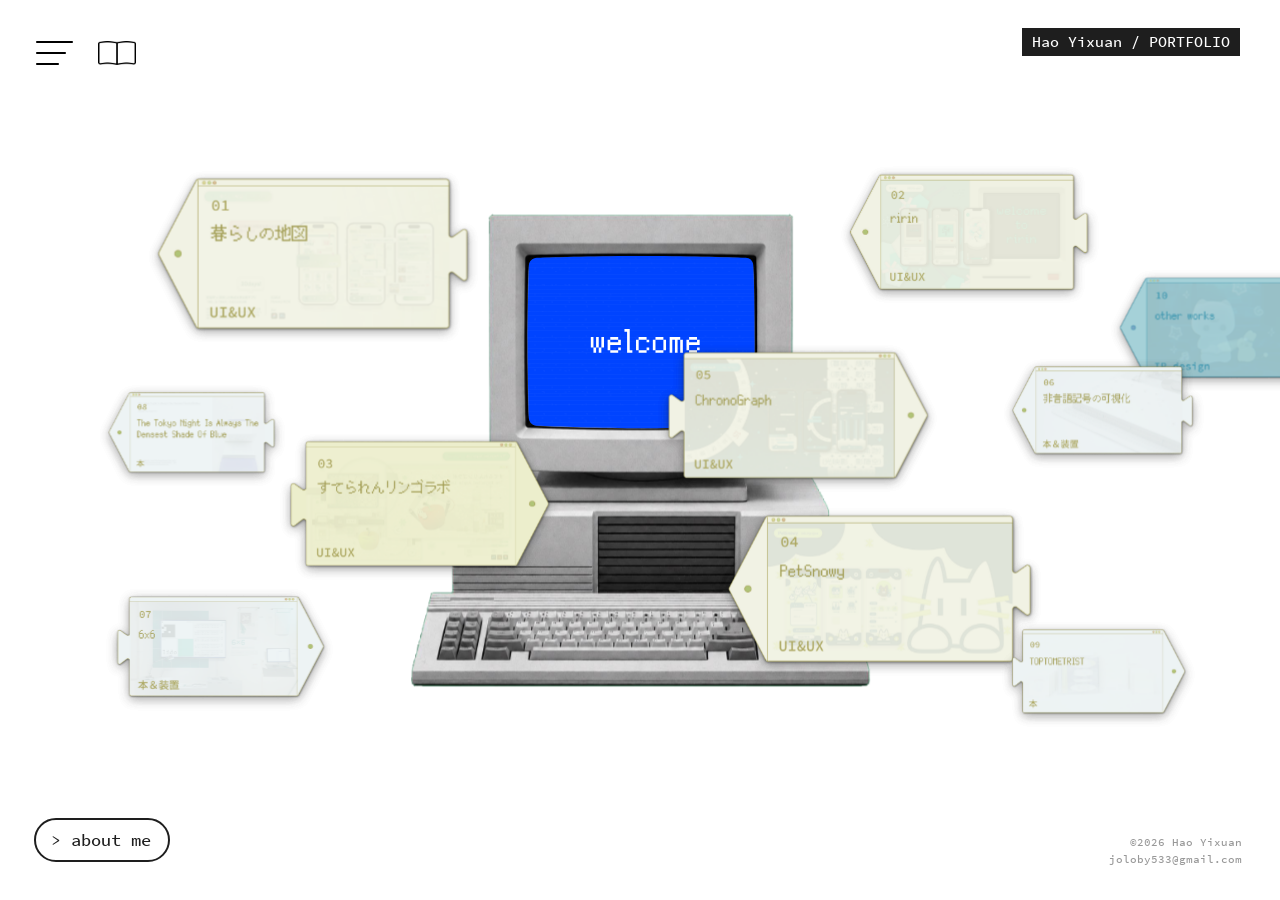
==== index.html @ 000548b3 "otherworks鱼卡片更新" ====
<!DOCTYPE html>
<html lang="en">
  <head>
    <meta charset="UTF-8" />
    <meta name="viewport" content="width=device-width, initial-scale=1.0" />
    <title>Hao Yixuan / Portfolio 2026</title>
    <link rel="stylesheet" href="css/style.css?v=home-29" />
  </head>
  <body>
    <main class="home-page" aria-label="Hao Yixuan portfolio home">
      <header class="fixed-edge-ui" aria-label="Primary navigation">
        <button class="edge-icon menu-toggle" type="button" aria-label="Open menu" aria-expanded="false">
          <img src="assets/icon-menu.png" alt="" />
        </button>

        <a class="edge-icon works-index" href="works.html" aria-label="Open works index">
          <img src="assets/icon-works-index.png" alt="" />
        </a>

        <nav class="menu-panel" aria-label="Menu">
          <a href="otherworks.html">other works</a>
          <a href="mailto:joloby533@gmail.com">contact</a>
        </nav>

        <span class="site-title" aria-label="Hao Yixuan Portfolio">Hao Yixuan / PORTFOLIO</span>

        <a class="about-button" href="about.html"> &gt; about me </a>

        <footer class="site-footer">
          <p>©2026 Hao Yixuan</p>
          <a href="#" data-copy-email="joloby533@gmail.com">joloby533@gmail.com</a>
        </footer>
      </header>

      <section class="stage-layer" aria-label="Featured works">
        <div class="stage design-stage">
          <a class="fish-card fish-01" href="project-01.html" aria-label="Open project 01">
            <img src="assets/fish-01-kurashi.png?v=20260604" alt="Project 01" />
          </a>
          <a class="fish-card fish-02" href="project-02.html" aria-label="Open project 02">
            <img src="assets/fish-02-ririn.png?v=20260604" alt="Project 02" />
          </a>
          <a class="fish-card fish-03" href="project-03.html" aria-label="Open project 03">
            <img src="assets/fish-03-apple-lab.png?v=20260604" alt="Project 03" />
          </a>
          <a class="fish-card fish-04" href="project-04.html" aria-label="Open project 04">
            <img src="assets/fish-04-petsnowy.png?v=20260604" alt="Project 04" />
          </a>
          <a class="fish-card fish-05" href="project-05.html" aria-label="Open project 05">
            <img src="assets/fish-05-chronograph.png?v=20260604" alt="Project 05" />
          </a>
          <a class="fish-card fish-06" href="project-06.html" aria-label="Open project 06">
            <img src="assets/fish-06-semiotic-symbols.png?v=20260604" alt="Project 06" />
          </a>
          <a class="fish-card fish-07" href="project-07.html" aria-label="Open project 07">
            <img src="assets/fish-07-six-by-six.png?v=20260604" alt="Project 07" />
          </a>
          <a class="fish-card fish-08" href="project-08.html" aria-label="Open project 08">
            <img src="assets/fish-08-tokyo-night.png?v=20260604" alt="Project 08" />
          </a>
          <a class="fish-card fish-09" href="project-09.html" aria-label="Open project 09">
            <img src="assets/fish-09-toptometrist.png?v=20260604" alt="Project 09" />
          </a>
          <a class="fish-card fish-10" href="otherworks.html" aria-label="Open other works">
            <img src="assets/fish-10-otherworks.png" alt="Other Works" />
          </a>

          <div class="computer" aria-label="Retro computer screen">
            <img class="computer-frame" src="assets/computer-frame-nowater.svg" alt="" />
            <div class="screen-ripple-layer" aria-hidden="true"></div>
            <div class="screen-crt-layer" aria-hidden="true"></div>
          </div>
        </div>
      </section>
    </main>

    <script src="js/main.js?v=home-27"></script>
  </body>
</html>
---- css/style.css ----
@font-face {
  font-family: "Silver";
  src: url("../assets/silver.ttf") format("truetype");
  font-weight: normal;
  font-style: normal;
  font-display: swap;
}

@font-face {
  font-family: "SourceCodePro";
  src: url("../assets/source-code-pro-medium.ttf") format("truetype");
  font-weight: 500;
  font-style: normal;
  font-display: swap;
}

:root {
  --stage-scale: 1;
  --blue-screen: #0647ff;
  --ink: #1e1e1e;
  --footer-gray: #989898;
  --swim-left-edge: -80px;
  --swim-right-edge: 1808px;
}

* {
  box-sizing: border-box;
}

html,
body {
  width: 100%;
  height: 100%;
  margin: 0;
}

body {
  overflow-x: auto;
  overflow-y: hidden;
  background: #ffffff;
  color: var(--ink);
  font-family: "SourceCodePro", "Courier New", monospace;
}

a,
button {
  -webkit-tap-highlight-color: transparent;
}

.home-page {
  position: relative;
  width: var(--home-page-width, 100vw);
  min-width: var(--home-page-width, 100vw);
  height: 100vh;
  overflow: hidden;
  background: #ffffff;
}

/* Layer 1: fixed viewport edge UI. */
.fixed-edge-ui {
  position: fixed;
  inset: 0;
  z-index: 1000;
  pointer-events: none;
}

.edge-icon {
  position: absolute;
  z-index: 110;
  display: grid;
  place-items: center;
  padding: 0;
  border: 0;
  border-radius: 4px;
  background: transparent;
  cursor: pointer;
  pointer-events: auto;
}

.edge-icon img {
  display: block;
  width: 100%;
  height: auto;
}

.menu-toggle {
  left: 36px;
  top: 41px;
  width: 37px;
  height: 24px;
}

.menu-toggle img {
  width: 37px;
}

.menu-toggle:hover,
.menu-toggle.is-open {
  left: 26px;
  top: 30px;
  width: 54px;
  height: 54px;
  background: var(--ink);
}

.menu-toggle:hover img,
.menu-toggle.is-open img {
  filter: invert(1);
  width: 36px;
  transform: scale(0.72);
}

.works-index {
  left: 98px;
  top: 41px;
  width: 38px;
  height: 24px;
}

.works-index img {
  width: 38px;
}

.works-index:hover,
.works-index:focus-visible {
  left: 90px;
  top: 30px;
  width: 54px;
  height: 54px;
  background: var(--ink);
  outline: none;
}

.works-index:hover img,
.works-index:focus-visible img {
  width: 38px;
  filter: invert(1);
}

.site-title {
  position: absolute;
  right: 40px;
  top: 28px;
  z-index: 110;
  display: inline-flex;
  padding: 6px 10px 7px;
  align-items: center;
  background: var(--ink);
  color: #ffffff;
  font-family: "SourceCodePro", "Courier New", monospace;
  font-size: 15px;
  font-weight: 500;
  line-height: 1;
  text-decoration: none;
  white-space: nowrap;
  pointer-events: none;
  user-select: none;
}

.menu-panel {
  position: absolute;
  left: 26px;
  top: 102px;
  z-index: 120;
  display: flex;
  width: 90px;
  padding: 6px 6px 7px;
  border: 1.8px solid #111111;
  border-radius: 3px;
  background: #ffffff;
  opacity: 0;
  pointer-events: none;
  flex-direction: column;
  gap: 12px;
}

.menu-panel::before {
  content: "";
  position: absolute;
  left: 0;
  top: -22px;
  width: 100%;
  height: 22px;
}

.menu-panel.is-open {
  opacity: 1;
  pointer-events: auto;
}

.menu-toggle:hover ~ .menu-panel,
.menu-panel:hover {
  opacity: 1;
  pointer-events: auto;
}

.menu-panel a {
  color: #111111;
  font-family: "SourceCodePro", "Courier New", monospace;
  font-size: 11px;
  font-weight: 500;
  line-height: 1.16;
  text-decoration: none;
  text-transform: lowercase;
  white-space: nowrap;
}

.menu-panel a:first-child {
  padding-bottom: 6px;
  border-bottom: 1.8px solid #111111;
}

.menu-panel a:hover {
  background: #111111;
  color: #ffffff;
  text-decoration: none;
}

.about-button {
  position: absolute;
  left: 34px;
  bottom: 38px;
  z-index: 110;
  display: inline-flex;
  padding: 6px 17px 6px 15px;
  align-items: center;
  justify-content: center;
  border: 2px solid var(--ink);
  border-radius: 999px;
  background: #ffffff;
  color: var(--ink);
  font-family: "SourceCodePro", "Courier New", monospace;
  font-size: 17px;
  font-weight: 500;
  line-height: 28px;
  text-decoration: none;
  pointer-events: auto;
}

.about-button:hover,
.about-button:focus-visible {
  background: var(--ink);
  color: #ffffff;
  outline: none;
}

.site-footer {
  position: absolute;
  right: 38px;
  bottom: 32px;
  z-index: 110;
  color: var(--footer-gray);
  font-family: "SourceCodePro", "Courier New", monospace;
  font-size: 11px;
  font-weight: 500;
  line-height: 17px;
  text-align: right;
  letter-spacing: 0;
  pointer-events: auto;
}

.site-footer p {
  margin: 0 0 0;
}

.site-footer a {
  color: inherit;
  text-decoration: none;
}

.site-footer a:hover {
  text-decoration: underline;
  text-underline-offset: 4px;
}

.copy-toast-icon {
  position: absolute;
  right: 0;
  bottom: calc(100% + 12px);
  width: 185px;
  height: auto;
  opacity: 0;
  pointer-events: none;
  transform: translateY(6px);
  transition: opacity 0.22s ease, transform 0.22s ease;
}

.copy-toast-icon.is-visible {
  opacity: 1;
  transform: translateY(0);
}

/* Layer 2: centered stage. */
.stage-layer {
  position: absolute;
  left: 0;
  top: 0;
  z-index: 1;
  width: var(--home-page-width, 100vw);
  height: 100vh;
  overflow: hidden;
}

.stage {
  position: absolute;
  width: 1728px;
  height: 959px;
  left: 0;
  top: 0;
  overflow: visible;
  background: #ffffff;
  transform-origin: top left;
}

.computer {
  position: absolute;
  left: 362px;
  top: 70px;
  z-index: 10;
  width: 1004px;
  height: 832px;
}

.computer-frame {
  position: absolute;
  inset: 0;
  z-index: 2;
  display: block;
  width: 1004px;
  height: auto;
  pointer-events: none;
}

.screen-ripple-layer {
  position: absolute;
  left: 34.89%;
  top: 17.69%;
  z-index: 3;
  width: 30.52%;
  height: 27.98%;
  overflow: hidden;
  border-radius: 18px;
  pointer-events: none;
}

.screen-crt-layer {
  position: absolute;
  left: 34.89%;
  top: 17.69%;
  z-index: 4;
  width: 30.52%;
  height: 27.98%;
  overflow: hidden;
  border-radius: 18px;
  opacity: 0.42;
  pointer-events: none;
  mix-blend-mode: screen;
}

.screen-crt-layer::before,
.screen-crt-layer::after {
  content: "";
  position: absolute;
  inset: 0;
  pointer-events: none;
}

.screen-crt-layer::before {
  background: repeating-linear-gradient(
    to bottom,
    rgba(255, 255, 255, 0.16) 0,
    rgba(255, 255, 255, 0.16) 1px,
    transparent 1px,
    transparent 5px
  );
  opacity: 0.24;
  animation: crt-scanline-flicker 5.6s steps(5, end) infinite;
}

.screen-crt-layer::after {
  background-image:
    radial-gradient(circle at 12% 18%, rgba(255, 255, 255, 0.34) 0 1px, transparent 1.3px),
    radial-gradient(circle at 46% 72%, rgba(255, 255, 255, 0.24) 0 1px, transparent 1.4px),
    radial-gradient(circle at 78% 36%, rgba(255, 255, 255, 0.28) 0 1px, transparent 1.2px),
    radial-gradient(circle at 30% 54%, rgba(255, 255, 255, 0.2) 0 1px, transparent 1.4px);
  background-size: 18px 18px, 23px 23px, 29px 29px, 34px 34px;
  opacity: 0.18;
  animation: crt-noise-flicker 0.72s steps(2, end) infinite;
}

.screen-ripple {
  position: absolute;
  left: var(--ripple-x);
  top: var(--ripple-y);
  width: var(--ripple-size);
  height: var(--ripple-size);
  border: 1px solid rgba(255, 255, 255, var(--ripple-alpha));
  border-radius: 999px;
  opacity: 0;
  transform: translate(-50%, -50%) scale(0.92);
  animation: screen-ripple-line 2.4s ease-out forwards;
}

@keyframes screen-ripple-line {
  0% {
    opacity: 0;
    transform: translate(-50%, -50%) scale(0.88);
  }
  18% {
    opacity: 1;
  }
  70% {
    opacity: 0.42;
  }
  100% {
    opacity: 0;
    transform: translate(-50%, -50%) scale(1.06);
  }
}

@keyframes crt-scanline-flicker {
  0%,
  100% {
    opacity: 0.18;
  }
  42% {
    opacity: 0.28;
  }
  67% {
    opacity: 0.12;
  }
}

@keyframes crt-noise-flicker {
  0% {
    opacity: 0.1;
    transform: translate(0, 0);
  }
  50% {
    opacity: 0.22;
    transform: translate(1px, -1px);
  }
  100% {
    opacity: 0.14;
    transform: translate(-1px, 1px);
  }
}

@media (prefers-reduced-motion: reduce) {
  .screen-ripple,
  .screen-crt-layer::before,
  .screen-crt-layer::after {
    animation: none;
  }
}

.fish-card {
  position: absolute;
  left: var(--fish-left);
  top: var(--fish-top);
  z-index: var(--fish-z);
  display: block;
  width: var(--fish-width);
  --loop-span: calc(var(--swim-right-edge) - var(--swim-left-edge));
  --loop-offset: 0px;
  animation: var(--swim-name) var(--swim-duration) linear var(--swim-delay) infinite;
  cursor: pointer;
  will-change: transform;
}

.fish-clone {
  --loop-offset: var(--clone-offset);
}

.fish-card img {
  position: relative;
  z-index: 2;
  display: block;
  width: 100%;
  height: auto;
  filter: drop-shadow(0 4px 7px rgba(30, 30, 30, 0.22));
  transform-origin: center;
  transition: transform 0.35s ease, filter 0.35s ease;
  will-change: transform;
}

.fish-water-drop {
  position: absolute;
  top: 13%;
  z-index: 3;
  display: block;
  width: 9.5%;
  aspect-ratio: 48 / 71;
  background-image: url("../assets/fish-water-hover.svg");
  background-repeat: no-repeat;
  background-position: center;
  background-size: contain;
  opacity: 0;
  pointer-events: none;
  transform: translateY(-34%) scale(0.86);
  will-change: transform, opacity;
}

.fish-water-drop-1 {
  left: 68%;
  width: 9%;
}

.fish-water-drop-2 {
  left: 80%;
  top: 8%;
  width: 10.5%;
}

.fish-water-drop-3 {
  left: 74%;
  top: 36%;
  width: 9.8%;
}

.fish-card:hover,
.fish-card:focus-visible,
.fish-card.is-paused {
  z-index: 80;
  outline: none;
  animation-play-state: paused;
}

.fish-card:hover img,
.fish-card:focus-visible img,
.fish-card.is-paused img {
  filter: drop-shadow(0 8px 13px rgba(30, 30, 30, 0.24));
  transform: scale(1.1);
}

.fish-card.is-fish-hover img {
  animation: fish-struggle 0.52s ease-in-out infinite;
}

.fish-card.is-fish-hover .fish-water-drop {
  animation: fish-water-fall 1.08s linear infinite;
}

.fish-card.is-fish-hover .fish-water-drop-2 {
  animation-delay: 0.18s;
}

.fish-card.is-fish-hover .fish-water-drop-3 {
  animation-delay: 0.38s;
}

.fish-card.is-fish-pulse img {
  animation: fish-pulse 0.9s ease-in-out infinite;
}

.fish-01 {
  --fish-width: 430px;
  --fish-left: 210px;
  --fish-top: 110px;
  --fish-z: 16;
  --swim-name: swim-rtl;
  --clone-offset: var(--loop-span);
  --swim-duration: 64s;
  --swim-delay: -14s;
}

.fish-02 {
  --fish-width: 330px;
  --fish-left: 1145px;
  --fish-top: 105px;
  --fish-z: 24;
  --swim-name: swim-rtl;
  --clone-offset: var(--loop-span);
  --swim-duration: 50s;
  --swim-delay: -37s;
}

.fish-03 {
  --fish-width: 360px;
  --fish-left: 385px;
  --fish-top: 465px;
  --fish-z: 25;
  --swim-name: swim-ltr;
  --clone-offset: calc(-1 * var(--loop-span));
  --swim-duration: 62s;
  --swim-delay: -22s;
}

.fish-04 {
  --fish-width: 420px;
  --fish-left: 980px;
  --fish-top: 565px;
  --fish-z: 17;
  --swim-name: swim-rtl;
  --clone-offset: var(--loop-span);
  --swim-duration: 70s;
  --swim-delay: -51s;
}

.fish-05 {
  --fish-width: 360px;
  --fish-left: 900px;
  --fish-top: 345px;
  --fish-z: 30;
  --swim-name: swim-ltr;
  --clone-offset: calc(-1 * var(--loop-span));
  --swim-duration: 52s;
  --swim-delay: -33s;
}

.fish-06 {
  --fish-width: 250px;
  --fish-left: 1365px;
  --fish-top: 365px;
  --fish-z: 34;
  --swim-name: swim-rtl;
  --clone-offset: var(--loop-span);
  --swim-duration: 38s;
  --swim-delay: -12s;
}

.fish-07 {
  --fish-width: 300px;
  --fish-left: 140px;
  --fish-top: 675px;
  --fish-z: 28;
  --swim-name: swim-ltr;
  --clone-offset: calc(-1 * var(--loop-span));
  --swim-duration: 46s;
  --swim-delay: -31s;
}

.fish-08 {
  --fish-width: 230px;
  --fish-left: 145px;
  --fish-top: 400px;
  --fish-z: 36;
  --swim-name: swim-rtl;
  --clone-offset: var(--loop-span);
  --swim-duration: 34s;
  --swim-delay: -19s;
}

.fish-09 {
  --fish-width: 240px;
  --fish-left: 1365px;
  --fish-top: 720px;
  --fish-z: 35;
  --swim-name: swim-ltr;
  --clone-offset: calc(-1 * var(--loop-span));
  --swim-duration: 36s;
  --swim-delay: -24s;
}

.fish-10 {
  --fish-width: 285px;
  --fish-left: 1510px;
  --fish-top: 245px;
  --fish-z: 22;
  --swim-name: swim-rtl;
  --clone-offset: var(--loop-span);
  --swim-duration: 48s;
  --swim-delay: -8s;
}

@keyframes fish-struggle {
  0%,
  100% {
    transform: translateX(0) rotate(0deg) scale(1.1);
  }
  22% {
    transform: translateX(-4px) rotate(-1.1deg) scale(1.1);
  }
  46% {
    transform: translateX(3px) rotate(0.85deg) scale(1.1);
  }
  70% {
    transform: translateX(-2px) rotate(-0.55deg) scale(1.1);
  }
}

@keyframes fish-water-fall {
  0% {
    opacity: 0;
    transform: translateY(-34%) scale(0.82);
  }
  12% {
    opacity: 1;
  }
  78% {
    opacity: 0.96;
  }
  100% {
    opacity: 0;
    transform: translateY(170%) scale(0.95);
  }
}

@keyframes fish-pulse {
  0%,
  100% {
    transform: scale(1.08);
  }
  50% {
    transform: scale(1.16);
  }
}

@keyframes swim-ltr {
  0% {
    transform: translateX(var(--loop-offset));
  }
  100% {
    transform: translateX(calc(var(--loop-offset) + var(--loop-span)));
  }
}

@keyframes swim-rtl {
  0% {
    transform: translateX(var(--loop-offset));
  }
  100% {
    transform: translateX(calc(var(--loop-offset) - var(--loop-span)));
  }
}

@media (prefers-reduced-motion: reduce) {
  .fish-card.is-fish-hover img,
  .fish-card.is-fish-hover .fish-water-drop,
  .fish-card.is-fish-pulse img {
    animation: none;
  }
}
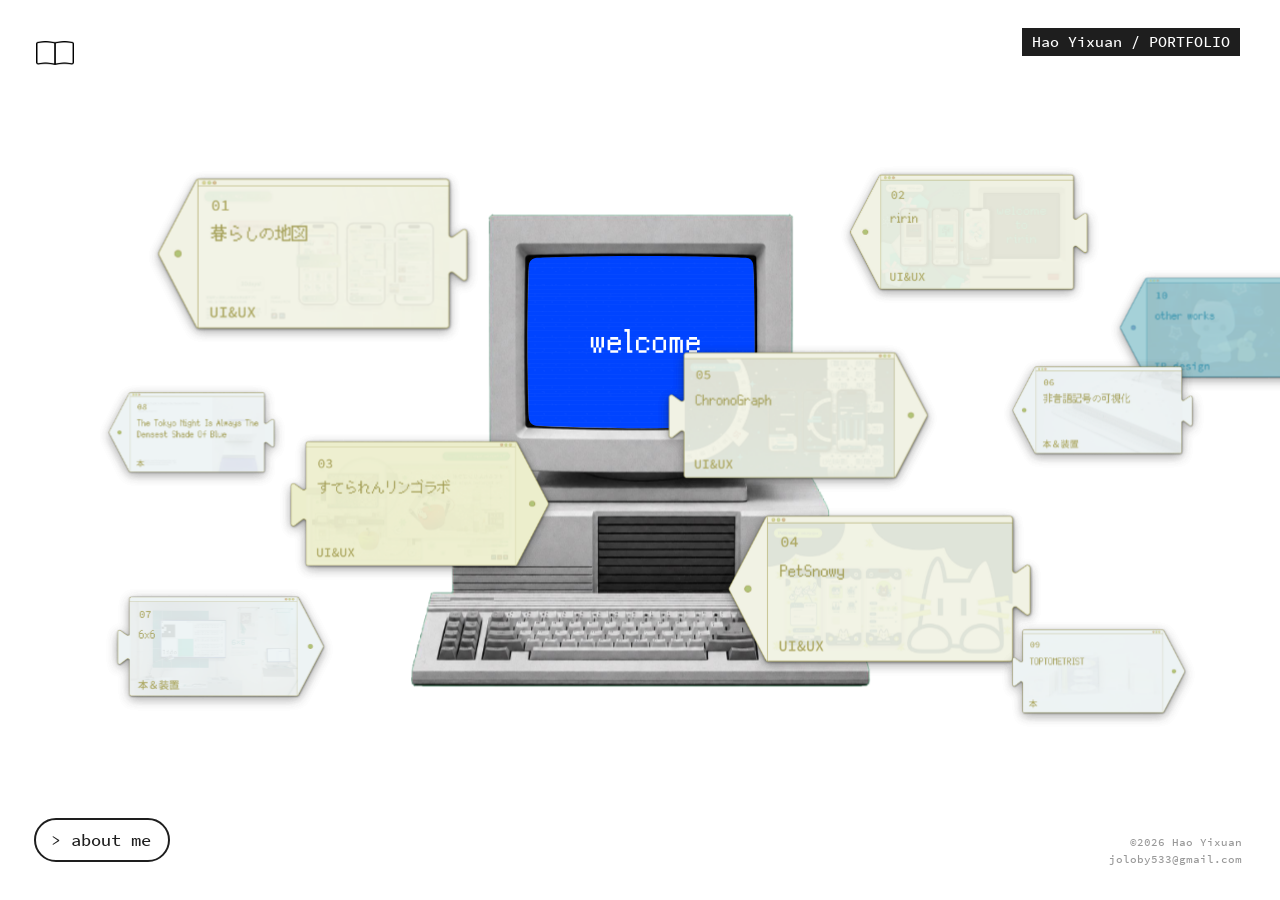
==== commit f1de71a1: "去掉汉堡图标" ====
--- a/index.html
+++ b/index.html
@@ -4,7 +4,7 @@
     <meta charset="UTF-8" />
     <meta name="viewport" content="width=device-width, initial-scale=1.0" />
     <title>Hao Yixuan / Portfolio 2026</title>
-    <link rel="stylesheet" href="css/style.css?v=home-29" />
+    <link rel="stylesheet" href="css/style.css?v=home-30" />
   </head>
   <body>
     <main class="home-page" aria-label="Hao Yixuan portfolio home">
--- a/css/style.css
+++ b/css/style.css
@@ -84,10 +84,7 @@
 }
 
 .menu-toggle {
-  left: 36px;
-  top: 41px;
-  width: 37px;
-  height: 24px;
+  display: none;
 }
 
 .menu-toggle img {
@@ -111,7 +108,7 @@
 }
 
 .works-index {
-  left: 98px;
+  left: 36px;
   top: 41px;
   width: 38px;
   height: 24px;
@@ -123,7 +120,7 @@
 
 .works-index:hover,
 .works-index:focus-visible {
-  left: 90px;
+  left: 26px;
   top: 30px;
   width: 54px;
   height: 54px;
@@ -158,20 +155,7 @@
 }
 
 .menu-panel {
-  position: absolute;
-  left: 26px;
-  top: 102px;
-  z-index: 120;
-  display: flex;
-  width: 90px;
-  padding: 6px 6px 7px;
-  border: 1.8px solid #111111;
-  border-radius: 3px;
-  background: #ffffff;
-  opacity: 0;
-  pointer-events: none;
-  flex-direction: column;
-  gap: 12px;
+  display: none;
 }
 
 .menu-panel::before {
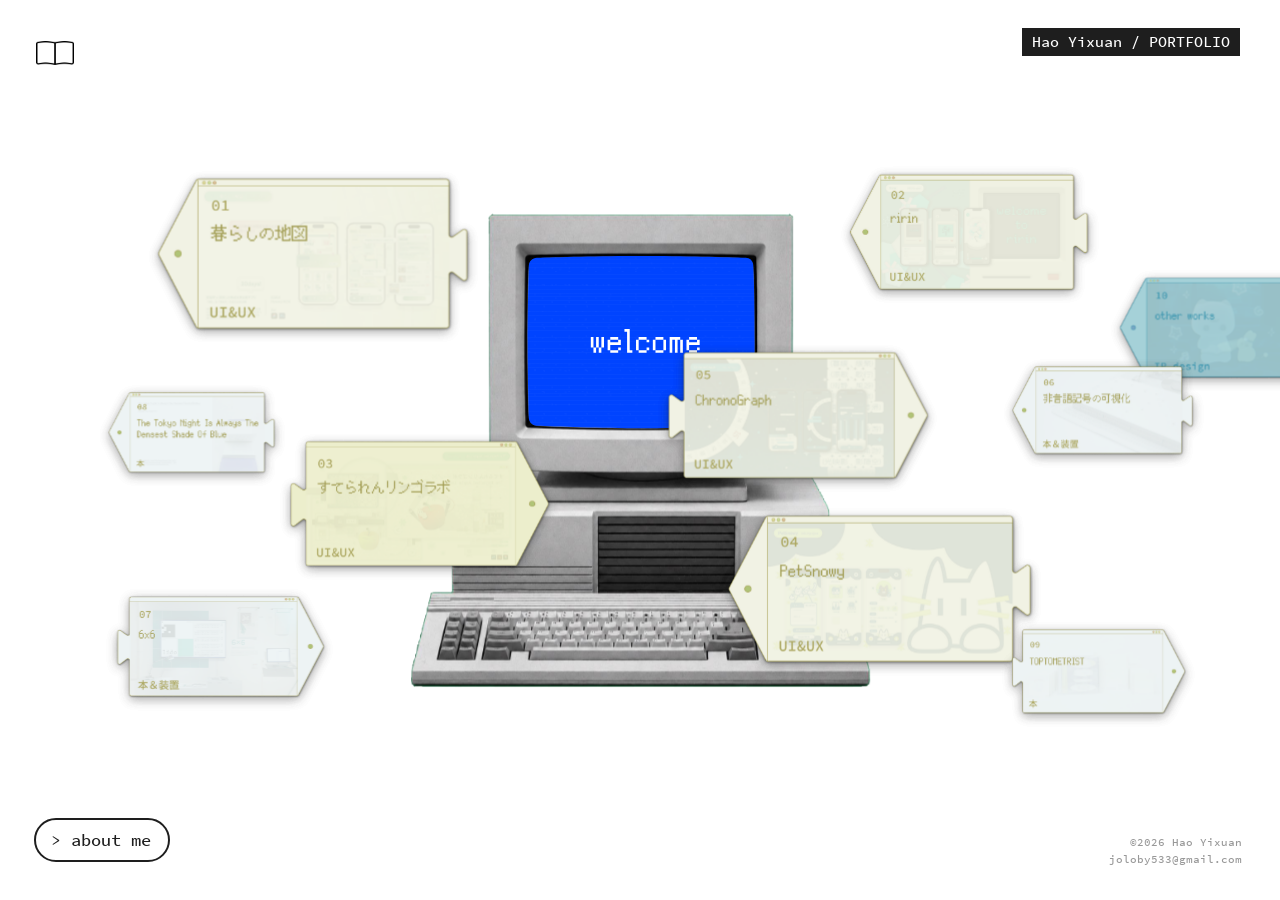
==== commit a216b957: "v1版本完成！撒花！" ====
--- a/index.html
+++ b/index.html
@@ -4,7 +4,40 @@
     <meta charset="UTF-8" />
     <meta name="viewport" content="width=device-width, initial-scale=1.0" />
     <title>Hao Yixuan / Portfolio 2026</title>
-    <link rel="stylesheet" href="css/style.css?v=home-30" />
+    <link rel="preload" as="image" href="assets/computer-frame-nowater.svg" />
+    <link rel="preload" as="image" href="assets/computer-frame-nowater2.svg" />
+    <script>
+      (() => {
+        const DESIGN_WIDTH = 1728;
+        const DESIGN_HEIGHT = 959;
+        const MIN_STAGE_SCALE = 0.66;
+        const FISH_SWIM_STATE_KEY = "hao-portfolio-fish-swim-state";
+        const fitScale = Math.min(window.innerWidth / DESIGN_WIDTH, window.innerHeight / DESIGN_HEIGHT);
+        const scale = Math.max(MIN_STAGE_SCALE, fitScale);
+        const stageWidth = DESIGN_WIDTH * scale;
+        const pageWidth = Math.max(window.innerWidth, stageWidth);
+        const left = (pageWidth - stageWidth) / 2;
+        const top = (window.innerHeight - DESIGN_HEIGHT * scale) / 2;
+
+        document.documentElement.style.setProperty("--home-page-width", `${pageWidth}px`);
+        document.documentElement.style.setProperty("--home-stage-scale", String(scale));
+        document.documentElement.style.setProperty("--home-stage-left", `${left}px`);
+        document.documentElement.style.setProperty("--home-stage-top", `${top}px`);
+
+        try {
+          const fishState = JSON.parse(sessionStorage.getItem(FISH_SWIM_STATE_KEY) || "{}");
+          Object.entries(fishState).forEach(([fishId, progress]) => {
+            const seconds = Number(progress);
+            const number = fishId.replace("fish-", "").padStart(2, "0");
+
+            if (Number.isFinite(seconds)) {
+              document.documentElement.style.setProperty(`--fish-${number}-swim-delay`, `${-seconds}s`);
+            }
+          });
+        } catch {}
+      })();
+    </script>
+    <link rel="stylesheet" href="css/style.css?v=home-35" />
   </head>
   <body>
     <main class="home-page" aria-label="Hao Yixuan portfolio home">
@@ -35,38 +68,38 @@
       <section class="stage-layer" aria-label="Featured works">
         <div class="stage design-stage">
           <a class="fish-card fish-01" href="project-01.html" aria-label="Open project 01">
-            <img src="assets/fish-01-kurashi.png?v=20260604" alt="Project 01" />
+            <img src="assets/fish-01-kurashi.png?v=20260604" alt="Project 01" width="2050" height="1001" />
           </a>
           <a class="fish-card fish-02" href="project-02.html" aria-label="Open project 02">
-            <img src="assets/fish-02-ririn.png?v=20260604" alt="Project 02" />
+            <img src="assets/fish-02-ririn.png?v=20260604" alt="Project 02" width="1775" height="867" />
           </a>
           <a class="fish-card fish-03" href="project-03.html" aria-label="Open project 03">
-            <img src="assets/fish-03-apple-lab.png?v=20260604" alt="Project 03" />
+            <img src="assets/fish-03-apple-lab.png?v=20260604" alt="Project 03" width="1696" height="826" />
           </a>
           <a class="fish-card fish-04" href="project-04.html" aria-label="Open project 04">
-            <img src="assets/fish-04-petsnowy.png?v=20260604" alt="Project 04" />
+            <img src="assets/fish-04-petsnowy.png?v=20260604" alt="Project 04" width="1908" height="932" />
           </a>
           <a class="fish-card fish-05" href="project-05.html" aria-label="Open project 05">
-            <img src="assets/fish-05-chronograph.png?v=20260604" alt="Project 05" />
+            <img src="assets/fish-05-chronograph.png?v=20260604" alt="Project 05" width="1777" height="867" />
           </a>
           <a class="fish-card fish-06" href="project-06.html" aria-label="Open project 06">
-            <img src="assets/fish-06-semiotic-symbols.png?v=20260604" alt="Project 06" />
+            <img src="assets/fish-06-semiotic-symbols.png?v=20260604" alt="Project 06" width="1142" height="558" />
           </a>
           <a class="fish-card fish-07" href="project-07.html" aria-label="Open project 07">
-            <img src="assets/fish-07-six-by-six.png?v=20260604" alt="Project 07" />
+            <img src="assets/fish-07-six-by-six.png?v=20260604" alt="Project 07" width="1529" height="714" />
           </a>
           <a class="fish-card fish-08" href="project-08.html" aria-label="Open project 08">
-            <img src="assets/fish-08-tokyo-night.png?v=20260604" alt="Project 08" />
+            <img src="assets/fish-08-tokyo-night.png?v=20260604" alt="Project 08" width="1080" height="528" />
           </a>
           <a class="fish-card fish-09" href="project-09.html" aria-label="Open project 09">
-            <img src="assets/fish-09-toptometrist.png?v=20260604" alt="Project 09" />
+            <img src="assets/fish-09-toptometrist.png?v=20260604" alt="Project 09" width="1081" height="528" />
           </a>
           <a class="fish-card fish-10" href="otherworks.html" aria-label="Open other works">
-            <img src="assets/fish-10-otherworks.png" alt="Other Works" />
+            <img src="assets/fish-10-otherworks.png" alt="Other Works" width="1775" height="867" />
           </a>
 
           <div class="computer" aria-label="Retro computer screen">
-            <img class="computer-frame" src="assets/computer-frame-nowater.svg" alt="" />
+            <img class="computer-frame" src="assets/computer-frame-nowater.svg" alt="" width="1350" height="1119" />
             <div class="screen-ripple-layer" aria-hidden="true"></div>
             <div class="screen-crt-layer" aria-hidden="true"></div>
           </div>
@@ -74,6 +107,6 @@
       </section>
     </main>
 
-    <script src="js/main.js?v=home-27"></script>
+    <script src="js/main.js?v=home-35"></script>
   </body>
 </html>
--- a/css/style.css
+++ b/css/style.css
@@ -289,10 +289,11 @@
   position: absolute;
   width: 1728px;
   height: 959px;
-  left: 0;
-  top: 0;
+  left: var(--home-stage-left, 0);
+  top: var(--home-stage-top, 0);
   overflow: visible;
   background: #ffffff;
+  transform: scale(var(--home-stage-scale, 1));
   transform-origin: top left;
 }
 
@@ -303,6 +304,10 @@
   z-index: 10;
   width: 1004px;
   height: 832px;
+  background-image: url("../assets/computer-frame-nowater.svg");
+  background-repeat: no-repeat;
+  background-position: center top;
+  background-size: 1004px auto;
 }
 
 .computer-frame {
@@ -445,6 +450,7 @@
   z-index: var(--fish-z);
   display: block;
   width: var(--fish-width);
+  height: var(--fish-height);
   --loop-span: calc(var(--swim-right-edge) - var(--swim-left-edge));
   --loop-offset: 0px;
   animation: var(--swim-name) var(--swim-duration) linear var(--swim-delay) infinite;
@@ -539,112 +545,122 @@
 
 .fish-01 {
   --fish-width: 430px;
+  --fish-height: 210px;
   --fish-left: 210px;
   --fish-top: 110px;
   --fish-z: 16;
   --swim-name: swim-rtl;
   --clone-offset: var(--loop-span);
   --swim-duration: 64s;
-  --swim-delay: -14s;
+  --swim-delay: var(--fish-01-swim-delay, -14s);
 }
 
 .fish-02 {
   --fish-width: 330px;
+  --fish-height: 161px;
   --fish-left: 1145px;
   --fish-top: 105px;
   --fish-z: 24;
   --swim-name: swim-rtl;
   --clone-offset: var(--loop-span);
   --swim-duration: 50s;
-  --swim-delay: -37s;
+  --swim-delay: var(--fish-02-swim-delay, -37s);
 }
 
 .fish-03 {
   --fish-width: 360px;
+  --fish-height: 175px;
   --fish-left: 385px;
   --fish-top: 465px;
   --fish-z: 25;
   --swim-name: swim-ltr;
   --clone-offset: calc(-1 * var(--loop-span));
   --swim-duration: 62s;
-  --swim-delay: -22s;
+  --swim-delay: var(--fish-03-swim-delay, -22s);
 }
 
 .fish-04 {
   --fish-width: 420px;
+  --fish-height: 205px;
   --fish-left: 980px;
   --fish-top: 565px;
   --fish-z: 17;
   --swim-name: swim-rtl;
   --clone-offset: var(--loop-span);
   --swim-duration: 70s;
-  --swim-delay: -51s;
+  --swim-delay: var(--fish-04-swim-delay, -51s);
 }
 
 .fish-05 {
   --fish-width: 360px;
+  --fish-height: 176px;
   --fish-left: 900px;
   --fish-top: 345px;
   --fish-z: 30;
   --swim-name: swim-ltr;
   --clone-offset: calc(-1 * var(--loop-span));
   --swim-duration: 52s;
-  --swim-delay: -33s;
+  --swim-delay: var(--fish-05-swim-delay, -33s);
 }
 
 .fish-06 {
   --fish-width: 250px;
+  --fish-height: 122px;
   --fish-left: 1365px;
   --fish-top: 365px;
   --fish-z: 34;
   --swim-name: swim-rtl;
   --clone-offset: var(--loop-span);
   --swim-duration: 38s;
-  --swim-delay: -12s;
+  --swim-delay: var(--fish-06-swim-delay, -12s);
 }
 
 .fish-07 {
   --fish-width: 300px;
+  --fish-height: 140px;
   --fish-left: 140px;
   --fish-top: 675px;
   --fish-z: 28;
   --swim-name: swim-ltr;
   --clone-offset: calc(-1 * var(--loop-span));
   --swim-duration: 46s;
-  --swim-delay: -31s;
+  --swim-delay: var(--fish-07-swim-delay, -31s);
 }
 
 .fish-08 {
   --fish-width: 230px;
+  --fish-height: 112px;
   --fish-left: 145px;
   --fish-top: 400px;
   --fish-z: 36;
   --swim-name: swim-rtl;
   --clone-offset: var(--loop-span);
   --swim-duration: 34s;
-  --swim-delay: -19s;
+  --swim-delay: var(--fish-08-swim-delay, -19s);
 }
 
 .fish-09 {
   --fish-width: 240px;
+  --fish-height: 117px;
   --fish-left: 1365px;
   --fish-top: 720px;
   --fish-z: 35;
   --swim-name: swim-ltr;
   --clone-offset: calc(-1 * var(--loop-span));
   --swim-duration: 36s;
-  --swim-delay: -24s;
+  --swim-delay: var(--fish-09-swim-delay, -24s);
 }
 
 .fish-10 {
   --fish-width: 285px;
+  --fish-height: 139px;
   --fish-left: 1510px;
   --fish-top: 245px;
   --fish-z: 22;
   --swim-name: swim-rtl;
   --clone-offset: var(--loop-span);
   --swim-duration: 48s;
-  --swim-delay: -8s;
+  --swim-delay: var(--fish-10-swim-delay, -8s);
 }
 
 @keyframes fish-struggle {
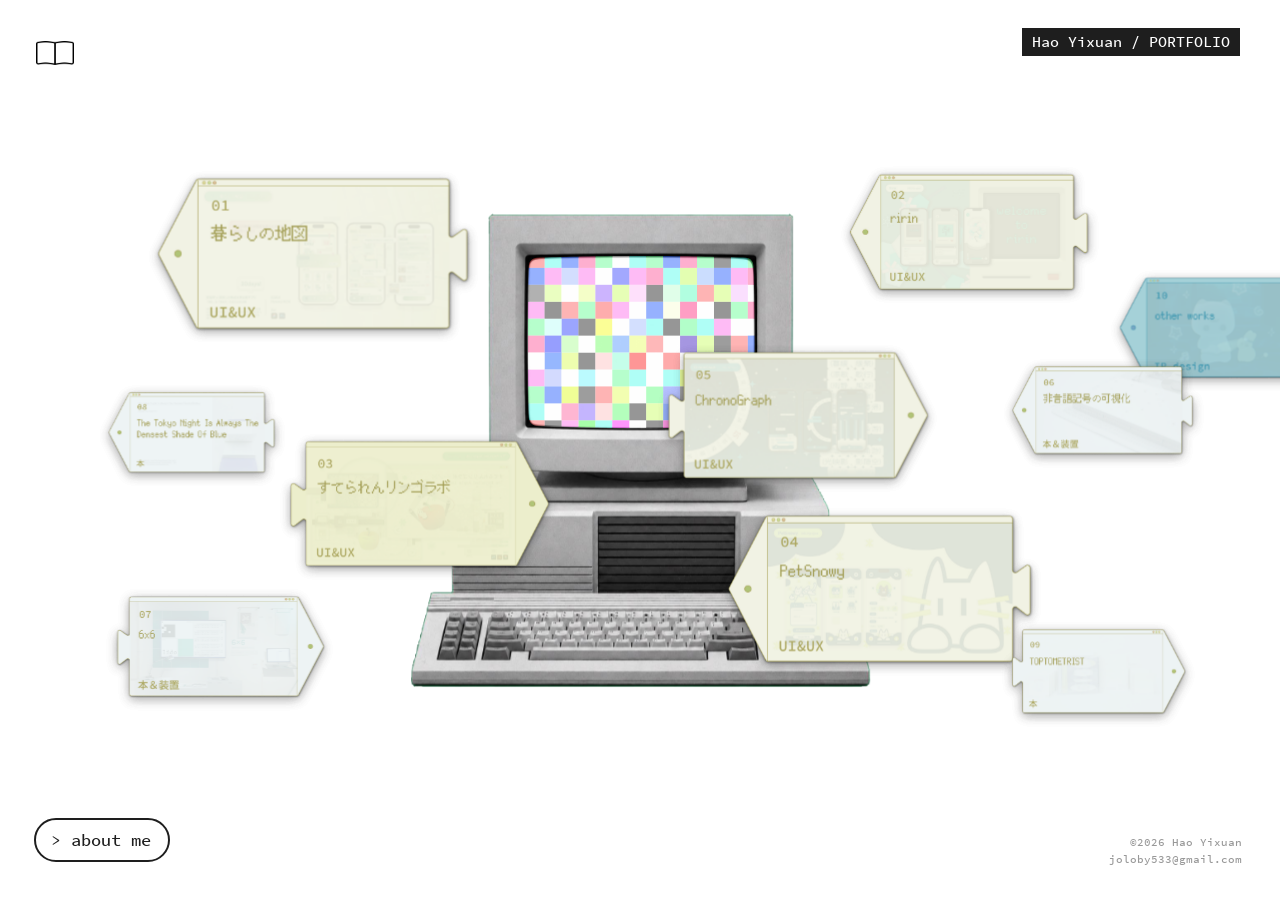
==== commit 9f9ffb44: "主页电脑马赛克改动" ====
--- a/index.html
+++ b/index.html
@@ -4,8 +4,22 @@
     <meta charset="UTF-8" />
     <meta name="viewport" content="width=device-width, initial-scale=1.0" />
     <title>Hao Yixuan / Portfolio 2026</title>
-    <link rel="preload" as="image" href="assets/computer-frame-nowater.svg" />
-    <link rel="preload" as="image" href="assets/computer-frame-nowater2.svg" />
+    <link rel="preload" as="image" href="assets/computer-frame-now1.svg" />
+    <link rel="preload" as="image" href="assets/computer-frame-now2.svg" />
+    <link rel="preload" as="image" href="assets/computer-frame-now3.svg" />
+    <link rel="preload" as="image" href="assets/computer-frame-now4.svg" />
+    <link rel="preload" as="image" href="assets/computer-frame-now5.svg" />
+    <link rel="preload" as="image" href="assets/computer-frame-project01.svg" />
+    <link rel="preload" as="image" href="assets/computer-frame-project02.svg" />
+    <link rel="preload" as="image" href="assets/computer-frame-project03.svg" />
+    <link rel="preload" as="image" href="assets/computer-frame-project04.svg" />
+    <link rel="preload" as="image" href="assets/computer-frame-project05.svg" />
+    <link rel="preload" as="image" href="assets/computer-frame-project06.svg" />
+    <link rel="preload" as="image" href="assets/computer-frame-project07.svg" />
+    <link rel="preload" as="image" href="assets/computer-frame-project08.svg" />
+    <link rel="preload" as="image" href="assets/computer-frame-project09.svg" />
+    <link rel="preload" as="image" href="assets/computer-frame-project10.svg" />
+    <link rel="preload" as="image" href="assets/computer-frame-project-works.svg" />
     <script>
       (() => {
         const DESIGN_WIDTH = 1728;
@@ -37,7 +51,7 @@
         } catch {}
       })();
     </script>
-    <link rel="stylesheet" href="css/style.css?v=home-35" />
+    <link rel="stylesheet" href="css/style.css?v=home-48" />
   </head>
   <body>
     <main class="home-page" aria-label="Hao Yixuan portfolio home">
@@ -99,14 +113,13 @@
           </a>
 
           <div class="computer" aria-label="Retro computer screen">
-            <img class="computer-frame" src="assets/computer-frame-nowater.svg" alt="" width="1350" height="1119" />
-            <div class="screen-ripple-layer" aria-hidden="true"></div>
-            <div class="screen-crt-layer" aria-hidden="true"></div>
+            <img class="computer-frame" src="assets/computer-frame-now1.svg" alt="" width="1350" height="1119" loading="eager" decoding="sync" fetchpriority="high" />
+            <a class="computer-hit-area" href="works.html" aria-label="Open works index"></a>
           </div>
         </div>
       </section>
     </main>
 
-    <script src="js/main.js?v=home-35"></script>
+    <script src="js/main.js?v=home-53"></script>
   </body>
 </html>
--- a/css/style.css
+++ b/css/style.css
@@ -302,9 +302,10 @@
   left: 362px;
   top: 70px;
   z-index: 10;
+  display: block;
   width: 1004px;
   height: 832px;
-  background-image: url("../assets/computer-frame-nowater.svg");
+  background-image: url("../assets/computer-frame-now1.svg");
   background-repeat: no-repeat;
   background-position: center top;
   background-size: 1004px auto;
@@ -320,127 +321,20 @@
   pointer-events: none;
 }
 
-.screen-ripple-layer {
+.computer-hit-area {
   position: absolute;
   left: 34.89%;
   top: 17.69%;
-  z-index: 3;
+  z-index: 8;
+  display: block;
   width: 30.52%;
   height: 27.98%;
-  overflow: hidden;
   border-radius: 18px;
-  pointer-events: none;
-}
-
-.screen-crt-layer {
-  position: absolute;
-  left: 34.89%;
-  top: 17.69%;
-  z-index: 4;
-  width: 30.52%;
-  height: 27.98%;
-  overflow: hidden;
-  border-radius: 18px;
-  opacity: 0.42;
-  pointer-events: none;
-  mix-blend-mode: screen;
-}
-
-.screen-crt-layer::before,
-.screen-crt-layer::after {
-  content: "";
-  position: absolute;
-  inset: 0;
-  pointer-events: none;
-}
-
-.screen-crt-layer::before {
-  background: repeating-linear-gradient(
-    to bottom,
-    rgba(255, 255, 255, 0.16) 0,
-    rgba(255, 255, 255, 0.16) 1px,
-    transparent 1px,
-    transparent 5px
-  );
-  opacity: 0.24;
-  animation: crt-scanline-flicker 5.6s steps(5, end) infinite;
-}
-
-.screen-crt-layer::after {
-  background-image:
-    radial-gradient(circle at 12% 18%, rgba(255, 255, 255, 0.34) 0 1px, transparent 1.3px),
-    radial-gradient(circle at 46% 72%, rgba(255, 255, 255, 0.24) 0 1px, transparent 1.4px),
-    radial-gradient(circle at 78% 36%, rgba(255, 255, 255, 0.28) 0 1px, transparent 1.2px),
-    radial-gradient(circle at 30% 54%, rgba(255, 255, 255, 0.2) 0 1px, transparent 1.4px);
-  background-size: 18px 18px, 23px 23px, 29px 29px, 34px 34px;
-  opacity: 0.18;
-  animation: crt-noise-flicker 0.72s steps(2, end) infinite;
-}
-
-.screen-ripple {
-  position: absolute;
-  left: var(--ripple-x);
-  top: var(--ripple-y);
-  width: var(--ripple-size);
-  height: var(--ripple-size);
-  border: 1px solid rgba(255, 255, 255, var(--ripple-alpha));
-  border-radius: 999px;
-  opacity: 0;
-  transform: translate(-50%, -50%) scale(0.92);
-  animation: screen-ripple-line 2.4s ease-out forwards;
-}
-
-@keyframes screen-ripple-line {
-  0% {
-    opacity: 0;
-    transform: translate(-50%, -50%) scale(0.88);
-  }
-  18% {
-    opacity: 1;
-  }
-  70% {
-    opacity: 0.42;
-  }
-  100% {
-    opacity: 0;
-    transform: translate(-50%, -50%) scale(1.06);
-  }
-}
-
-@keyframes crt-scanline-flicker {
-  0%,
-  100% {
-    opacity: 0.18;
-  }
-  42% {
-    opacity: 0.28;
-  }
-  67% {
-    opacity: 0.12;
-  }
-}
-
-@keyframes crt-noise-flicker {
-  0% {
-    opacity: 0.1;
-    transform: translate(0, 0);
-  }
-  50% {
-    opacity: 0.22;
-    transform: translate(1px, -1px);
-  }
-  100% {
-    opacity: 0.14;
-    transform: translate(-1px, 1px);
-  }
-}
-
-@media (prefers-reduced-motion: reduce) {
-  .screen-ripple,
-  .screen-crt-layer::before,
-  .screen-crt-layer::after {
-    animation: none;
-  }
+  cursor: pointer;
+}
+
+.computer-hit-area:focus-visible {
+  outline: none;
 }
 
 .fish-card {
